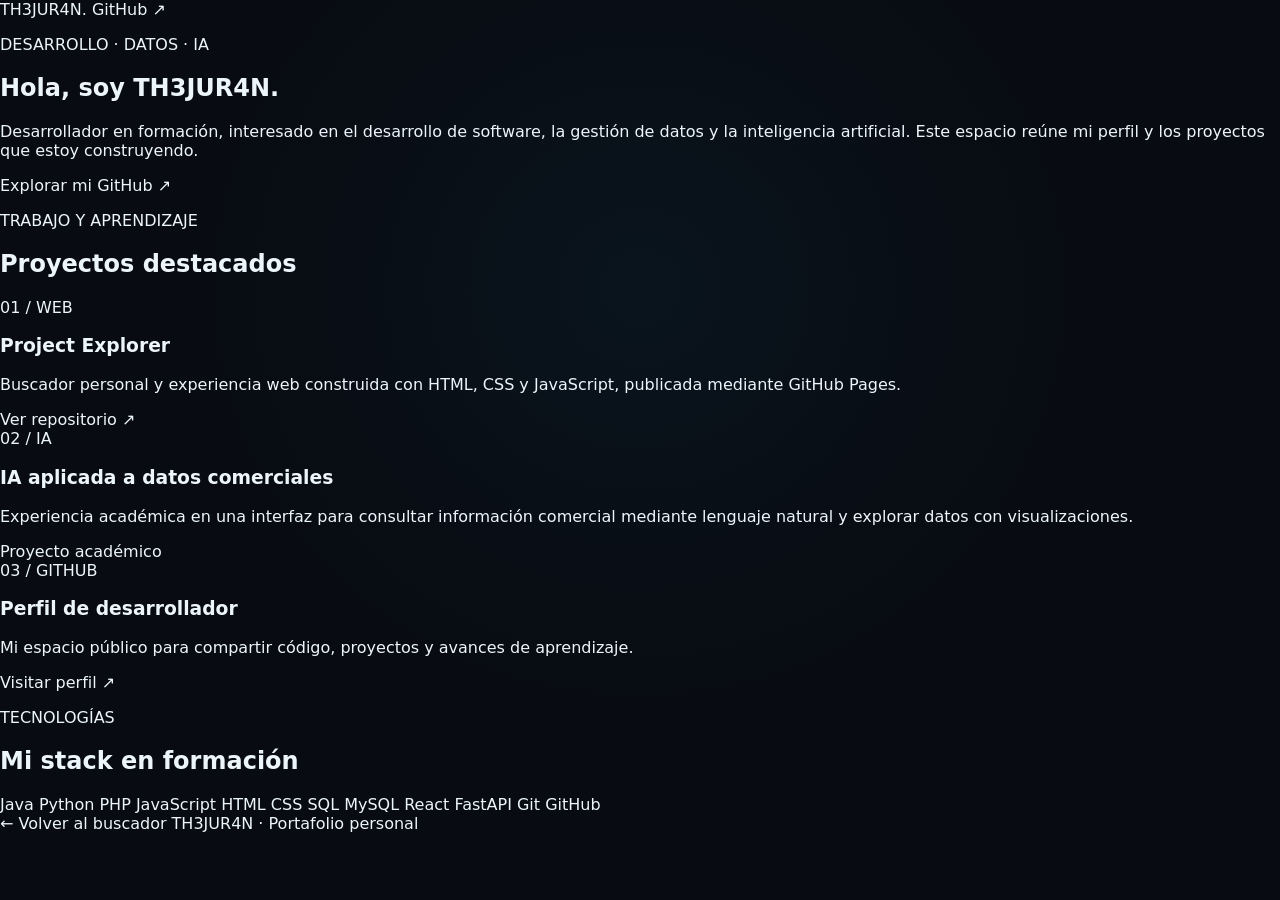
==== portfolio.html @ daebbff0 "Create developer portfolio page This file contains the complete HTML structure for a personal portfo" ====
<!DOCTYPE html>
<html lang="es">
<head>
  <meta charset="UTF-8">
  <meta name="viewport" content="width=device-width, initial-scale=1.0">
  <meta name="theme-color" content="#080b12">
  <meta name="description" content="Portafolio de TH3JUR4N: desarrollo de software, datos e inteligencia artificial.">

  <title>TH3JUR4N — Portafolio</title>

  <link rel="stylesheet" href="style.css">
</head>

<body class="portfolio-page">
  <header class="portfolio-header">
    <a class="portfolio-brand" href="./">
      TH3JUR4N<span>.</span>
    </a>

    <a
      class="portfolio-github"
      href="https://github.com/THEJUR4N"
      target="_blank"
      rel="noopener noreferrer"
    >
      GitHub ↗
    </a>
  </header>

  <main class="portfolio-main">
    <section class="portfolio-hero">
      <p class="portfolio-eyebrow">DESARROLLO · DATOS · IA</p>

      <h1>
        Hola, soy <span>TH3JUR4N</span>.
      </h1>

      <p class="portfolio-intro">
        Desarrollador en formación, interesado en el desarrollo
        de software, la gestión de datos y la inteligencia artificial.
        Este espacio reúne mi perfil y los proyectos que estoy construyendo.
      </p>

      <a
        class="portfolio-primary-link"
        href="https://github.com/THEJUR4N"
        target="_blank"
        rel="noopener noreferrer"
      >
        Explorar mi GitHub <span aria-hidden="true">↗</span>
      </a>
    </section>

    <section class="portfolio-section" aria-labelledby="projects-title">
      <div class="portfolio-section-heading">
        <p class="portfolio-eyebrow">TRABAJO Y APRENDIZAJE</p>
        <h2 id="projects-title">Proyectos destacados</h2>
      </div>

      <div class="portfolio-project-grid">
        <article class="portfolio-project">
          <span class="project-number">01 / WEB</span>
          <h3>Project Explorer</h3>
          <p>
            Buscador personal y experiencia web construida con
            HTML, CSS y JavaScript, publicada mediante GitHub Pages.
          </p>
          <a
            href="https://github.com/THEJUR4N/project-explorer"
            target="_blank"
            rel="noopener noreferrer"
          >
            Ver repositorio ↗
          </a>
        </article>

        <article class="portfolio-project">
          <span class="project-number">02 / IA</span>
          <h3>IA aplicada a datos comerciales</h3>
          <p>
            Experiencia académica en una interfaz para consultar
            información comercial mediante lenguaje natural y explorar
            datos con visualizaciones.
          </p>
          <span class="project-status">Proyecto académico</span>
        </article>

        <article class="portfolio-project">
          <span class="project-number">03 / GITHUB</span>
          <h3>Perfil de desarrollador</h3>
          <p>
            Mi espacio público para compartir código, proyectos
            y avances de aprendizaje.
          </p>
          <a
            href="https://github.com/THEJUR4N"
            target="_blank"
            rel="noopener noreferrer"
          >
            Visitar perfil ↗
          </a>
        </article>
      </div>
    </section>

    <section class="portfolio-section skills-section">
      <div class="portfolio-section-heading">
        <p class="portfolio-eyebrow">TECNOLOGÍAS</p>
        <h2>Mi stack en formación</h2>
      </div>

      <div class="technology-list">
        <span>Java</span>
        <span>Python</span>
        <span>PHP</span>
        <span>JavaScript</span>
        <span>HTML</span>
        <span>CSS</span>
        <span>SQL</span>
        <span>MySQL</span>
        <span>React</span>
        <span>FastAPI</span>
        <span>Git</span>
        <span>GitHub</span>
      </div>
    </section>
  </main>

  <footer class="portfolio-footer">
    <a href="./">← Volver al buscador</a>
    <span>TH3JUR4N · Portafolio personal</span>
  </footer>
</body>
</html>
---- style.css ----
:root {
  color-scheme: dark;
  --background: #080b12;
  --surface: #101620;
  --surface-hover: #151e2b;
  --border: #253142;
  --text: #edf5fc;
  --muted: #8b9aaf;
  --accent: #22d3ee;
  --accent-soft: rgba(34, 211, 238, 0.12);
}

* {
  box-sizing: border-box;
}

html {
  min-height: 100%;
  scroll-behavior: smooth;
}

body {
  min-height: 100vh;
  margin: 0;
  display: flex;
  flex-direction: column;
  background:
    radial-gradient(
      ellipse at 50% 32%,
      rgba(18, 76, 100, 0.14),
      transparent 48%
    ),
    var(--background);
  color: var(--text);
  font-family:
    Inter, ui-sans-serif, system-ui, -apple-system,
    BlinkMacSystemFont, "Segoe UI", sans-serif;
  -webkit-font-smoothing: antialiased;
}

a {
  color: inherit;
  text-decoration: none;
}

button,
input {
  font: inherit;
}

button {
  color: inherit;
}

[hidden] {
  display: none !important;
}

.top-bar {
  min-height: 68px;
  display: flex;
  align-items: center;
  justify-content: space-between;
  padding: 0 6%;
  border-bottom: 1px solid rgba(255, 255, 255, 0.045);
}

.brand-small {
  font-size: 1rem;
  font-weight: 800;
  letter-spacing: -0.045em;
}

.brand-small span,
.brand-title span {
  color: var(--accent);
}

.github-link {
  padding: 9px 13px;
  border: 1px solid var(--border);
  border-radius: 9px;
  color: #c4d1df;
  font-size: 0.85rem;
  transition:
    border-color 180ms ease,
    color 180ms ease,
    background 180ms ease;
}

.github-link:hover {
  border-color: var(--accent);
  background: var(--accent-soft);
  color: var(--accent);
}

.search-home {
  width: 100%;
  flex: 1;
  padding: 72px 22px 64px;
}

.search-content {
  width: 100%;
  max-width: 690px;
  margin: 0 auto;
  text-align: center;
}

.brand-mark {
  display: flex;
  align-items: center;
  justify-content: center;
  gap: 9px;
  margin-bottom: 18px;
  font-family: "SFMono-Regular", Consolas, monospace;
  font-size: 2rem;
  font-weight: 800;
}

.brand-bracket {
  color: var(--accent);
  opacity: 0.8;
}

.brand-letter {
  display: grid;
  width: 57px;
  height: 57px;
  place-items: center;
  border: 1px solid rgba(34, 211, 238, 0.36);
  border-radius: 17px;
  background: linear-gradient(
    145deg,
    rgba(34, 211, 238, 0.13),
    rgba(34, 211, 238, 0.025)
  );
  color: var(--accent);
  box-shadow: 0 0 38px rgba(34, 211, 238, 0.07);
}

.brand-title {
  margin: 0;
  font-size: clamp(2.3rem, 7vw, 3.65rem);
  font-weight: 800;
  letter-spacing: -0.075em;
}

.brand-subtitle {
  margin: 12px 0 34px;
  color: var(--muted);
  font-size: 1rem;
}

.search-form {
  display: flex;
  align-items: center;
  gap: 12px;
  width: 100%;
  min-height: 62px;
  padding: 7px 9px 7px 19px;
  border: 1px solid #2b394c;
  border-radius: 17px;
  background: rgba(15, 21, 31, 0.94);
  box-shadow:
    0 16px 55px rgba(0, 0, 0, 0.22),
    inset 0 1px 0 rgba(255, 255, 255, 0.025);
  transition:
    border-color 180ms ease,
    box-shadow 180ms ease,
    background 180ms ease;
}

.search-form:focus-within {
  border-color: rgba(34, 211, 238, 0.75);
  background: #101925;
  box-shadow:
    0 0 0 4px rgba(34, 211, 238, 0.07),
    0 18px 55px rgba(0, 0, 0, 0.2);
}

.search-icon {
  color: var(--muted);
  font-size: 1.8rem;
  line-height: 1;
  transform: rotate(-20deg);
}

.search-form input {
  width: 100%;
  min-width: 0;
  padding: 10px 0;
  border: 0;
  outline: none;
  background: transparent;
  color: var(--text);
  font-size: 1rem;
}

.search-form input::placeholder {
  color: #728197;
}

.search-form input::-webkit-search-cancel-button {
  display: none;
}

.submit-search,
.clear-search {
  flex: 0 0 auto;
  display: grid;
  place-items: center;
  border: 0;
  cursor: pointer;
  transition:
    background 180ms ease,
    color 180ms ease,
    transform 180ms ease;
}

.submit-search {
  width: 43px;
  height: 43px;
  border-radius: 12px;
  background: var(--accent);
  color: #061016;
  font-size: 1.4rem;
  font-weight: 700;
}

.submit-search:hover {
  background: #67e8f9;
  transform: translateY(-1px);
}

.clear-search {
  width: 29px;
  height: 35px;
  border-radius: 8px;
  background: transparent;
  color: var(--muted);
  font-size: 1.5rem;
}

.clear-search:hover {
  background: var(--surface-hover);
  color: var(--text);
}

.search-hint {
  margin: 15px 0 0;
  color: #738196;
  font-size: 0.8rem;
}

kbd {
  padding: 3px 6px;
  border: 1px solid #334155;
  border-radius: 5px;
  background: #131b27;
  color: #c6d2df;
  font-family: inherit;
  font-size: 0.75rem;
}

.quick-links {
  display: flex;
  flex-wrap: wrap;
  justify-content: center;
  gap: 10px;
  margin-top: 26px;
}

.quick-links button {
  padding: 9px 14px;
  border: 1px solid #263345;
  border-radius: 999px;
  background: rgba(16, 22, 32, 0.6);
  color: #a9b8ca;
  font-size: 0.82rem;
  cursor: pointer;
  transition:
    border-color 180ms ease,
    background 180ms ease,
    color 180ms ease;
}

.quick-links button:hover {
  border-color: rgba(34, 211, 238, 0.55);
  background: var(--accent-soft);
  color: var(--accent);
}

.results-section {
  width: 100%;
  max-width: 690px;
  margin: 44px auto 0;
  text-align: left;
  animation: appear 240ms ease-out;
}

.results-heading {
  margin: 0 0 24px;
  color: #aab8c9;
  font-size: 0.9rem;
  line-height: 1.7;
}

.results-heading strong {
  color: var(--text);
  font-weight: 600;
}

.result-card {
  padding: 0 0 24px;
  border-bottom: 1px solid rgba(255, 255, 255, 0.075);
}

.result-site {
  display: flex;
  align-items: center;
  gap: 11px;
  margin-bottom: 15px;
}

.result-favicon {
  display: grid;
  width: 39px;
  height: 39px;
  flex: 0 0 auto;
  place-items: center;
  border: 1px solid #2a4656;
  border-radius: 12px;
  background: var(--accent-soft);
  color: var(--accent);
  font-family: monospace;
  font-size: 0.8rem;
  font-weight: 700;
}

.result-site-info {
  display: flex;
  min-width: 0;
  flex-direction: column;
  gap: 4px;
  font-size: 0.85rem;
}

.result-site-info > span:first-child {
  color: #dce7f2;
  font-weight: 600;
}

.result-url {
  overflow-wrap: anywhere;
  color: #8090a5;
  font-size: 0.78rem;
}

.result-title {
  display: inline-block;
  margin-bottom: 8px;
  color: #66d9f3;
  font-size: 1.3rem;
  font-weight: 600;
  line-height: 1.4;
  transition: color 180ms ease;
}

.result-title:hover {
  color: #a5f3fc;
  text-decoration: underline;
  text-underline-offset: 4px;
}

.result-description {
  margin: 0;
  color: #a7b4c5;
  font-size: 0.92rem;
  line-height: 1.8;
}

.result-tags {
  display: flex;
  flex-wrap: wrap;
  gap: 8px;
  margin-top: 17px;
}

.result-tags span {
  padding: 5px 9px;
  border: 1px solid #273649;
  border-radius: 6px;
  color: #9eafc2;
  font-size: 0.75rem;
}

.results-note {
  margin: 18px 0 0;
  color: #66758a;
  font-size: 0.78rem;
}

.site-footer {
  display: flex;
  flex-wrap: wrap;
  align-items: center;
  justify-content: space-between;
  gap: 14px;
  min-height: 65px;
  padding: 17px 6%;
  border-top: 1px solid rgba(255, 255, 255, 0.055);
  color: #728197;
  font-size: 0.78rem;
}

.site-footer a {
  color: #a9b8ca;
  transition: color 180ms ease;
}

.site-footer a:hover {
  color: var(--accent);
}

.sr-only {
  position: absolute;
  width: 1px;
  height: 1px;
  overflow: hidden;
  clip: rect(0, 0, 0, 0);
  white-space: nowrap;
  clip-path: inset(50%);
}

@keyframes appear {
  from {
    opacity: 0;
    transform: translateY(7px);
  }

  to {
    opacity: 1;
    transform: translateY(0);
  }
}

@media (min-height: 800px) {
  .search-home {
    display: flex;
    flex-direction: column;
    justify-content: center;
  }
}

@media (max-width: 520px) {
  .top-bar {
    min-height: 60px;
    padding: 0 20px;
  }

  .search-home {
    padding: 66px 20px 48px;
  }

  .brand-mark {
    margin-bottom: 15px;
  }

  .brand-letter {
    width: 49px;
    height: 49px;
    border-radius: 14px;
  }

  .brand-subtitle {
    margin-bottom: 27px;
  }

  .search-form {
    min-height: 57px;
    gap: 9px;
    padding-left: 13px;
  }

  .search-form input {
    font-size: 0.92rem;
  }

  .submit-search {
    width: 39px;
    height: 39px;
  }

  .results-section {
    margin-top: 38px;
  }

  .result-title {
    font-size: 1.15rem;
  }

  .site-footer {
    padding-right: 20px;
    padding-left: 20px;
  }
}

@media (prefers-reduced-motion: reduce) {
  *,
  *::before,
  *::after {
    scroll-behavior: auto !important;
    animation-duration: 0.01ms !important;
    animation-iteration-count: 1 !important;
    transition-duration: 0.01ms !important;
  }
}
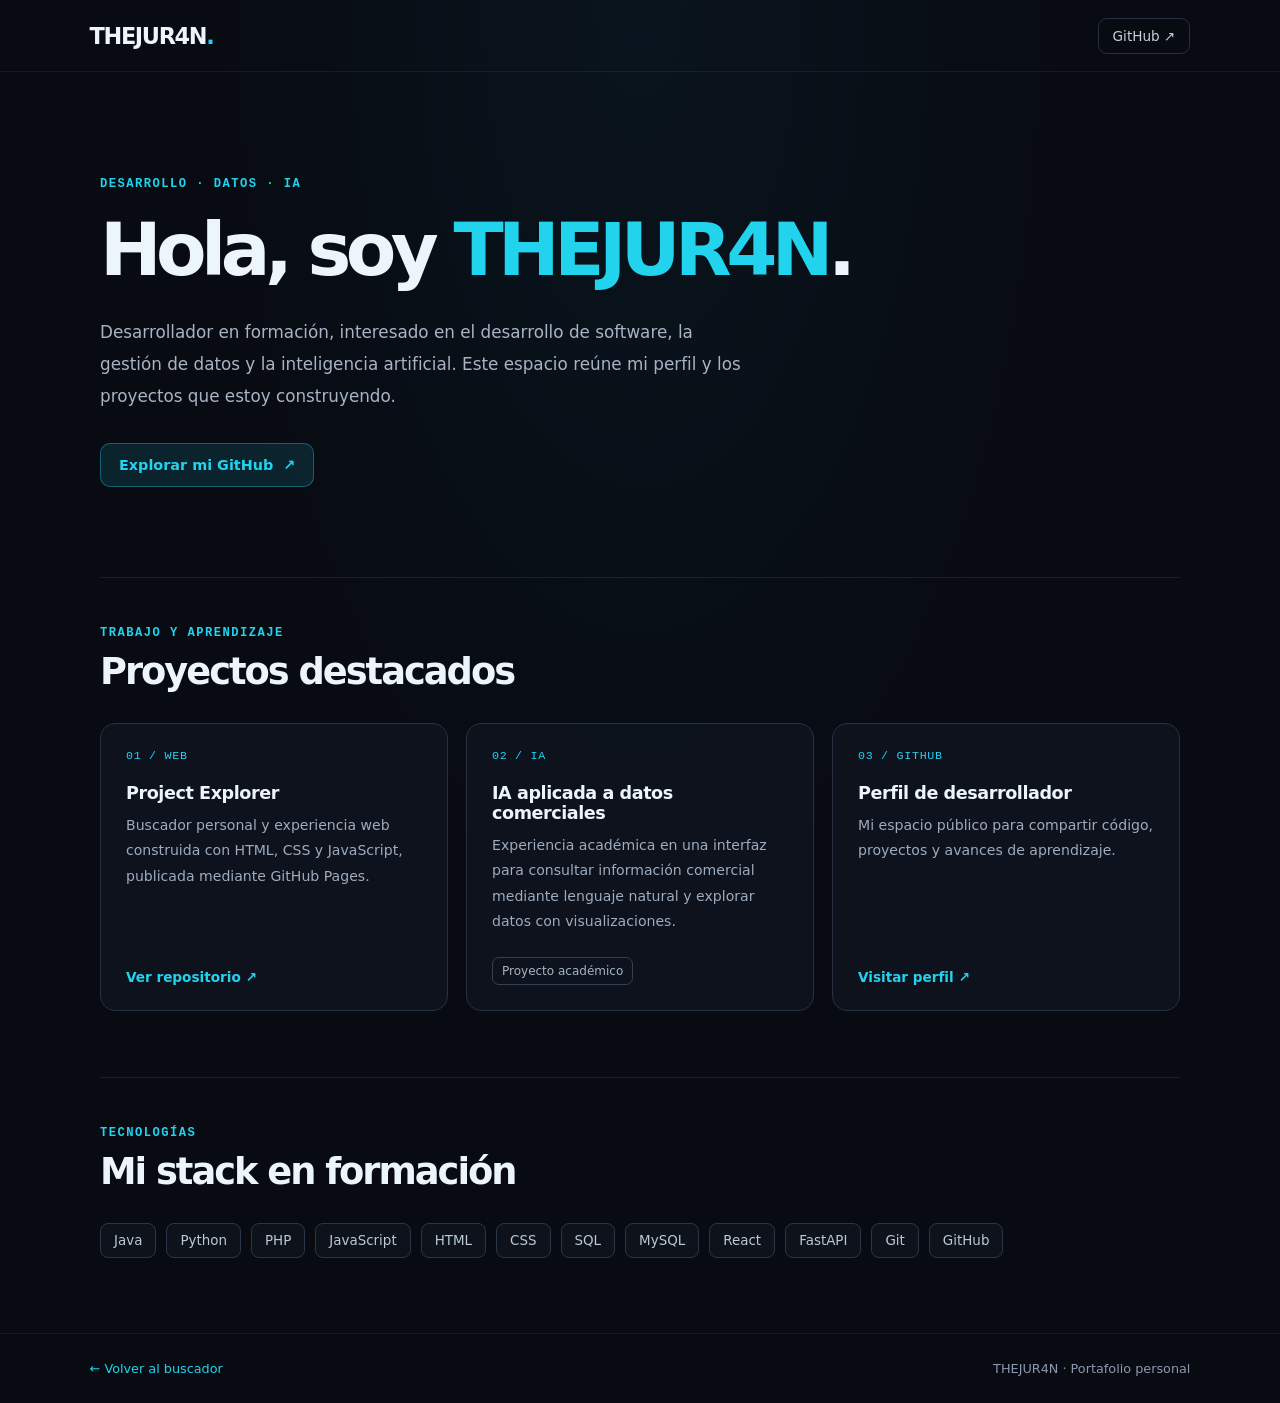
==== commit 73479b5c: "Update portfolio branding from TH3JUR4N to THEJUR4N" ====
--- a/portfolio.html
+++ b/portfolio.html
@@ -5,9 +5,9 @@
   <meta charset="UTF-8">
   <meta name="viewport" content="width=device-width, initial-scale=1.0">
   <meta name="theme-color" content="#080b12">
-  <meta name="description" content="Portafolio de TH3JUR4N: desarrollo de software, datos e inteligencia artificial.">
+  <meta name="description" content="Portafolio de THEJUR4N: desarrollo de software, datos e inteligencia artificial.">
 
-  <title>TH3JUR4N — Portafolio</title>
+  <title>THEJUR4N — Portafolio</title>
 
   <link rel="stylesheet" href="style.css">
 </head>
@@ -15,7 +15,7 @@
 <body class="portfolio-page">
   <header class="portfolio-header">
     <a class="portfolio-brand" href="./">
-      TH3JUR4N<span>.</span>
+      THEJUR4N<span>.</span>
     </a>
 
     <a
@@ -33,7 +33,7 @@
       <p class="portfolio-eyebrow">DESARROLLO · DATOS · IA</p>
 
       <h1>
-        Hola, soy <span>TH3JUR4N</span>.
+        Hola, soy <span>THEJUR4N</span>.
       </h1>
 
       <p class="portfolio-intro">
@@ -129,7 +129,7 @@
 
   <footer class="portfolio-footer">
     <a href="./">← Volver al buscador</a>
-    <span>TH3JUR4N · Portafolio personal</span>
+    <span>THEJUR4N · Portafolio personal</span>
   </footer>
 </body>
 </html>
--- a/style.css
+++ b/style.css
@@ -517,3 +517,506 @@
     transition-duration: 0.01ms !important;
   }
 }
+
+
+/* =========================================
+   SEARCH RESULTS PAGE
+   ========================================= */
+
+.results-page {
+  background: var(--background);
+}
+
+.results-header {
+  display: flex;
+  align-items: center;
+  gap: 36px;
+  min-height: 100px;
+  padding: 22px 6%;
+  border-bottom: 1px solid rgba(255, 255, 255, 0.07);
+}
+
+.results-brand,
+.portfolio-brand {
+  flex: 0 0 auto;
+  font-size: 1.4rem;
+  font-weight: 800;
+  letter-spacing: -0.06em;
+}
+
+.results-brand span,
+.portfolio-brand span {
+  color: var(--accent);
+}
+
+.results-search-form {
+  display: flex;
+  align-items: center;
+  width: 100%;
+  max-width: 650px;
+  min-height: 49px;
+  padding: 5px 7px 5px 18px;
+  border: 1px solid var(--border);
+  border-radius: 999px;
+  background: var(--surface);
+  transition: border-color 180ms ease, box-shadow 180ms ease;
+}
+
+.results-search-form:focus-within {
+  border-color: rgba(34, 211, 238, 0.7);
+  box-shadow: 0 0 0 3px rgba(34, 211, 238, 0.06);
+}
+
+.results-search-form input {
+  width: 100%;
+  min-width: 0;
+  border: 0;
+  outline: none;
+  background: transparent;
+  color: var(--text);
+  font-size: 0.95rem;
+}
+
+.results-search-form input::-webkit-search-cancel-button {
+  cursor: pointer;
+}
+
+.results-search-form button {
+  display: grid;
+  flex: 0 0 auto;
+  width: 36px;
+  height: 36px;
+  place-items: center;
+  border: 0;
+  border-radius: 50%;
+  background: var(--accent);
+  color: #061016;
+  font-size: 1.2rem;
+  cursor: pointer;
+}
+
+.results-search-form button:hover {
+  background: #67e8f9;
+}
+
+.results-main {
+  width: min(100% - 44px, 650px);
+  margin: 0 auto;
+  padding: 30px 0 80px;
+}
+@media (min-width: 768px) {
+  .results-main {
+    margin-left: 15%;
+  }
+}
+
+.results-summary {
+  margin: 0 0 30px;
+  color: var(--muted);
+  font-size: 0.87rem;
+  line-height: 1.7;
+}
+
+.profile-inline-link {
+  color: var(--accent);
+  text-decoration: none;
+}
+
+.profile-inline-link:hover {
+  text-decoration: underline;
+  text-underline-offset: 3px;
+}
+
+.search-result {
+  padding-bottom: 28px;
+  border-bottom: 1px solid rgba(255, 255, 255, 0.08);
+}
+
+.result-site {
+  display: flex;
+  align-items: center;
+  gap: 12px;
+  margin-bottom: 16px;
+}
+
+.result-favicon {
+  display: grid;
+  width: 38px;
+  height: 38px;
+  flex: 0 0 auto;
+  place-items: center;
+  border: 1px solid #2a4656;
+  border-radius: 50%;
+  background: var(--accent-soft);
+  color: var(--accent);
+  font-family: monospace;
+  font-size: 0.8rem;
+  font-weight: 700;
+}
+
+.result-site-details {
+  display: flex;
+  min-width: 0;
+  flex-direction: column;
+  gap: 4px;
+  font-size: 0.85rem;
+}
+
+.result-site-details > span:first-child {
+  color: var(--text);
+  font-weight: 600;
+}
+
+.result-url {
+  overflow-wrap: anywhere;
+  color: var(--muted);
+  font-size: 0.78rem;
+}
+
+.results-page .result-title {
+  display: inline-block;
+  margin-bottom: 9px;
+  color: #66d9f3;
+  font-size: 1.3rem;
+  font-weight: 600;
+  line-height: 1.5;
+  text-decoration: none;
+}
+
+.results-page .result-title:hover {
+  color: #a5f3fc;
+  text-decoration: underline;
+  text-underline-offset: 4px;
+}
+
+.results-page .result-description {
+  margin: 0;
+  color: #a7b4c5;
+  font-size: 0.92rem;
+  line-height: 1.8;
+}
+
+
+/* =========================================
+   PORTFOLIO PAGE
+   ========================================= */
+
+.portfolio-page {
+  background:
+    radial-gradient(
+      ellipse at 50% 0%,
+      rgba(18, 76, 100, 0.14),
+      transparent 48%
+    ),
+    var(--background);
+}
+
+.portfolio-header {
+  display: flex;
+  align-items: center;
+  justify-content: space-between;
+  min-height: 72px;
+  padding: 0 7%;
+  border-bottom: 1px solid rgba(255, 255, 255, 0.06);
+}
+
+.portfolio-github {
+  padding: 9px 14px;
+  border: 1px solid var(--border);
+  border-radius: 9px;
+  color: #c4d1df;
+  font-size: 0.85rem;
+  transition: border-color 180ms ease, color 180ms ease;
+}
+
+.portfolio-github:hover {
+  border-color: var(--accent);
+  color: var(--accent);
+}
+
+.portfolio-main {
+  width: min(100% - 44px, 1080px);
+  margin: 0 auto;
+}
+
+.portfolio-hero {
+  max-width: 780px;
+  padding: 105px 0 90px;
+}
+
+.portfolio-eyebrow {
+  margin: 0 0 18px;
+  color: var(--accent);
+  font-family: "SFMono-Regular", Consolas, monospace;
+  font-size: 0.76rem;
+  font-weight: 700;
+  letter-spacing: 0.12em;
+}
+
+.portfolio-hero h1 {
+  margin: 0;
+  font-size: clamp(2.5rem, 7vw, 4.6rem);
+  font-weight: 800;
+  letter-spacing: -0.075em;
+  line-height: 1.12;
+}
+
+.portfolio-hero h1 span {
+  color: var(--accent);
+}
+
+.portfolio-intro {
+  max-width: 660px;
+  margin: 26px 0 30px;
+  color: #a7b4c5;
+  font-size: 1.05rem;
+  line-height: 1.9;
+}
+
+.portfolio-primary-link {
+  display: inline-flex;
+  align-items: center;
+  gap: 10px;
+  padding: 13px 18px;
+  border: 1px solid rgba(34, 211, 238, 0.35);
+  border-radius: 10px;
+  background: var(--accent-soft);
+  color: var(--accent);
+  font-size: 0.9rem;
+  font-weight: 600;
+  transition: background 180ms ease, border-color 180ms ease;
+}
+
+.portfolio-primary-link:hover {
+  border-color: var(--accent);
+  background: rgba(34, 211, 238, 0.18);
+}
+
+.portfolio-section {
+  padding: 48px 0 66px;
+  border-top: 1px solid rgba(255, 255, 255, 0.08);
+}
+
+.portfolio-section-heading {
+  margin-bottom: 30px;
+}
+
+.portfolio-section-heading .portfolio-eyebrow {
+  margin-bottom: 10px;
+}
+
+.portfolio-section-heading h2 {
+  margin: 0;
+  font-size: clamp(1.7rem, 4vw, 2.3rem);
+  letter-spacing: -0.055em;
+}
+
+.portfolio-project-grid {
+  display: grid;
+  grid-template-columns: repeat(3, minmax(0, 1fr));
+  gap: 18px;
+}
+
+.portfolio-project {
+  display: flex;
+  min-width: 0;
+  flex-direction: column;
+  align-items: flex-start;
+  padding: 25px;
+  border: 1px solid #253142;
+  border-radius: 15px;
+  background: rgba(16, 22, 32, 0.72);
+  transition: transform 180ms ease, border-color 180ms ease;
+}
+
+.portfolio-project:hover {
+  transform: translateY(-3px);
+  border-color: rgba(34, 211, 238, 0.4);
+}
+
+.project-number {
+  color: var(--accent);
+  font-family: "SFMono-Regular", Consolas, monospace;
+  font-size: 0.73rem;
+  letter-spacing: 0.06em;
+}
+
+.portfolio-project h3 {
+  margin: 20px 0 10px;
+  font-size: 1.1rem;
+  letter-spacing: -0.025em;
+}
+
+.portfolio-project p {
+  margin: 0 0 23px;
+  color: #9eacbf;
+  font-size: 0.88rem;
+  line-height: 1.8;
+}
+
+.portfolio-project > a {
+  margin-top: auto;
+  color: var(--accent);
+  font-size: 0.85rem;
+  font-weight: 600;
+}
+
+.portfolio-project > a:hover {
+  color: #a5f3fc;
+  text-decoration: underline;
+  text-underline-offset: 4px;
+}
+
+.project-status {
+  margin-top: auto;
+  padding: 6px 9px;
+  border: 1px solid #334155;
+  border-radius: 7px;
+  color: #a7b4c5;
+  font-size: 0.75rem;
+}
+
+.skills-section {
+  padding-bottom: 75px;
+}
+
+.technology-list {
+  display: flex;
+  flex-wrap: wrap;
+  gap: 10px;
+}
+
+.technology-list span {
+  padding: 9px 13px;
+  border: 1px solid #2a3749;
+  border-radius: 8px;
+  background: rgba(16, 22, 32, 0.7);
+  color: #bac8d8;
+  font-size: 0.84rem;
+}
+
+.portfolio-footer {
+  display: flex;
+  flex-wrap: wrap;
+  align-items: center;
+  justify-content: space-between;
+  gap: 15px;
+  min-height: 70px;
+  padding: 20px 7%;
+  border-top: 1px solid rgba(255, 255, 255, 0.06);
+  color: var(--muted);
+  font-size: 0.8rem;
+}
+
+.portfolio-footer a {
+  color: var(--accent);
+}
+
+.portfolio-footer a:hover {
+  text-decoration: underline;
+  text-underline-offset: 4px;
+}
+
+
+/* =========================================
+   RESPONSIVE LAYOUT
+   ========================================= */
+
+@media (max-width: 760px) {
+  .results-header {
+    align-items: flex-start;
+    flex-direction: column;
+    gap: 18px;
+    padding: 23px 22px;
+  }
+
+  .results-search-form {
+    max-width: none;
+  }
+
+  .portfolio-project-grid {
+    grid-template-columns: 1fr;
+  }
+
+  .portfolio-hero {
+    padding: 75px 0 65px;
+  }
+
+  .portfolio-project {
+    padding: 23px;
+  }
+}
+
+@media (max-width: 420px) {
+  .results-main {
+    width: calc(100% - 36px);
+  }
+
+  .results-page .result-title {
+    font-size: 1.15rem;
+  }
+
+  .portfolio-main {
+    width: calc(100% - 36px);
+  }
+
+  .portfolio-hero h1 {
+    font-size: 2.5rem;
+  }
+
+  .portfolio-intro {
+    font-size: 0.96rem;
+  }
+
+  .portfolio-footer {
+    padding-right: 18px;
+    padding-left: 18px;
+  }
+}
+
+/* Ajustes de la página principal */
+.home-page .home-main {
+  min-height: 100vh;
+  display: flex;
+  align-items: center;
+  justify-content: center;
+  padding: 24px;
+}
+
+.home-page .home-content {
+  display: flex;
+  flex-direction: column;
+  align-items: center;
+  width: 100%;
+  max-width: 620px;
+  margin: 0 auto;
+}
+
+.home-page .brand-title {
+  text-align: center;
+  margin: 0;
+}
+
+.home-page .search-form {
+  width: 100%;
+  max-width: 580px;
+  margin: 30px auto 0;
+  box-sizing: border-box;
+}
+
+.home-page .search-form input {
+  flex: 1;
+  min-width: 0;
+  width: 100%;
+  box-sizing: border-box;
+}
+
+@media (max-width: 480px) {
+  .home-page .home-main {
+    padding: 20px;
+  }
+
+  .home-page .search-form {
+    margin-top: 24px;
+  }
+}
